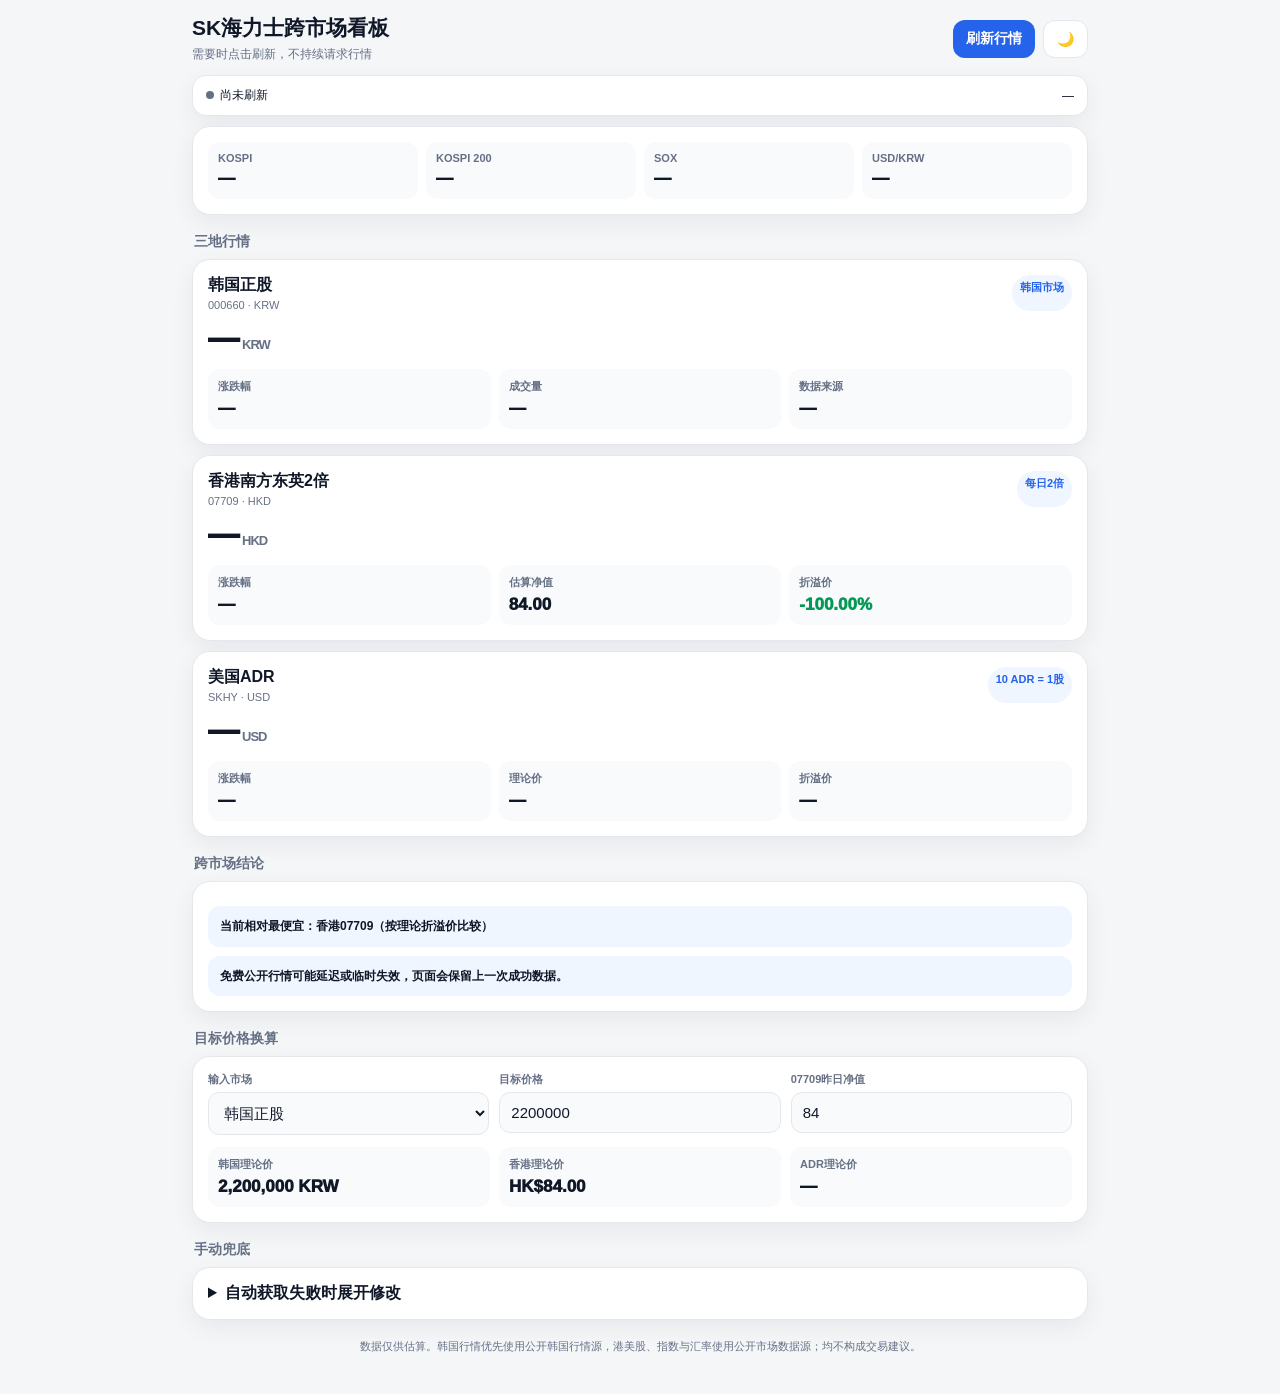
==== hynix.html @ 013ace00 "创建 hynix.html" ====
<!doctype html>
<html lang="zh-CN">
<head>
<meta charset="utf-8">
<meta name="viewport" content="width=device-width,initial-scale=1,viewport-fit=cover">
<meta name="theme-color" content="#0f172a">
<title>SK海力士跨市场看板</title>
<style>
:root{--bg:#f4f6f8;--card:#fff;--text:#101828;--muted:#667085;--line:#e4e7ec;--soft:#f8fafc;--blue:#2563eb;--blueSoft:#eff6ff;--up:#d92d20;--down:#039855;--warn:#dc6803;--shadow:0 8px 24px rgba(16,24,40,.06)}
[data-theme=dark]{--bg:#08111f;--card:#111827;--text:#f8fafc;--muted:#98a2b3;--line:#273244;--soft:#0f172a;--blue:#60a5fa;--blueSoft:#172554;--up:#fb7185;--down:#34d399;--warn:#fbbf24;--shadow:0 10px 30px rgba(0,0,0,.28)}
*{box-sizing:border-box}body{margin:0;background:var(--bg);color:var(--text);font-family:-apple-system,BlinkMacSystemFont,"Segoe UI","PingFang SC","Microsoft YaHei",sans-serif}
.app{max-width:920px;margin:auto;padding:14px 12px 38px}header{display:flex;justify-content:space-between;align-items:center;gap:10px;margin-bottom:12px}
h1{font-size:21px;margin:0}.sub{font-size:12px;color:var(--muted);margin-top:4px}.actions{display:flex;gap:8px}
button{border:0;border-radius:12px;padding:10px 13px;font-size:14px;font-weight:800;background:var(--blue);color:#fff;cursor:pointer}
button.secondary{background:var(--card);color:var(--text);border:1px solid var(--line)}button:disabled{opacity:.55}
.status{background:var(--card);border:1px solid var(--line);border-radius:14px;padding:11px 13px;margin-bottom:10px;box-shadow:var(--shadow);display:flex;justify-content:space-between;gap:8px;align-items:center;font-size:12px}
.dot{width:8px;height:8px;border-radius:50%;display:inline-block;background:var(--muted);margin-right:6px}.dot.ok{background:var(--down)}.dot.err{background:var(--up)}
.market{background:var(--card);border:1px solid var(--line);border-radius:18px;padding:15px;box-shadow:var(--shadow);margin-bottom:10px}
.head{display:flex;justify-content:space-between;gap:10px}.name{font-size:16px;font-weight:900}.ticker{font-size:11px;color:var(--muted);margin-top:3px}.badge{background:var(--blueSoft);color:var(--blue);padding:5px 8px;border-radius:999px;font-size:11px;font-weight:900;white-space:nowrap}
.price{font-size:31px;font-weight:950;letter-spacing:-1px;margin-top:10px}.unit{font-size:13px;color:var(--muted);font-weight:800;margin-left:4px}
.stats{display:grid;grid-template-columns:repeat(3,1fr);gap:8px;margin-top:12px}.stat{background:var(--soft);border-radius:12px;padding:10px;min-width:0}.k{font-size:11px;color:var(--muted);font-weight:800}.v{font-size:17px;font-weight:950;margin-top:5px;white-space:nowrap;overflow:hidden;text-overflow:ellipsis}
.up{color:var(--up)}.down{color:var(--down)}.neutral{color:var(--text)}.section{font-size:14px;color:var(--muted);font-weight:900;margin:18px 2px 8px}
.panel{background:var(--card);border:1px solid var(--line);border-radius:18px;padding:15px;box-shadow:var(--shadow)}
.env{display:grid;grid-template-columns:repeat(4,1fr);gap:8px}.mini{background:var(--soft);border-radius:12px;padding:10px}
.alert{padding:11px 12px;border-radius:12px;background:var(--blueSoft);font-size:12px;line-height:1.55;font-weight:700;margin-top:9px}
.inputs{display:grid;grid-template-columns:repeat(3,1fr);gap:10px}label{display:block;font-size:11px;color:var(--muted);font-weight:900;margin-bottom:5px}
input,select{width:100%;padding:11px;border:1px solid var(--line);border-radius:11px;background:var(--soft);color:var(--text);font-size:15px}
details summary{font-weight:900;cursor:pointer}.calc{display:grid;grid-template-columns:repeat(3,1fr);gap:9px;margin-top:12px}
.note{font-size:12px;color:var(--muted);line-height:1.6;margin-top:10px}.footer{text-align:center;color:var(--muted);font-size:11px;line-height:1.6;margin-top:18px}
@media(max-width:680px){.env{grid-template-columns:repeat(2,1fr)}.inputs{grid-template-columns:1fr 1fr}.calc{grid-template-columns:1fr}}
@media(max-width:390px){.app{padding:12px 9px 30px}.price{font-size:28px}.v{font-size:15px}.stat{padding:9px 7px}}
</style>
</head>
<body>
<div class="app">
<header>
 <div><h1>SK海力士跨市场看板</h1><div class="sub">需要时点击刷新，不持续请求行情</div></div>
 <div class="actions"><button id="refresh">刷新行情</button><button id="theme" class="secondary">🌙</button></div>
</header>

<div class="status"><span><i id="dot" class="dot"></i><span id="statusText">尚未刷新</span></span><span id="updated">—</span></div>

<section class="panel">
 <div class="env">
  <div class="mini"><div class="k">KOSPI</div><div class="v" id="kospi">—</div></div>
  <div class="mini"><div class="k">KOSPI 200</div><div class="v" id="kospi200">—</div></div>
  <div class="mini"><div class="k">SOX</div><div class="v" id="sox">—</div></div>
  <div class="mini"><div class="k">USD/KRW</div><div class="v" id="fx">—</div></div>
 </div>
</section>

<div class="section">三地行情</div>
<article class="market">
 <div class="head"><div><div class="name">韩国正股</div><div class="ticker">000660 · KRW</div></div><span class="badge" id="krSession">韩国市场</span></div>
 <div class="price"><span id="krPrice">—</span><span class="unit">KRW</span></div>
 <div class="stats">
  <div class="stat"><div class="k">涨跌幅</div><div class="v" id="krChange">—</div></div>
  <div class="stat"><div class="k">成交量</div><div class="v" id="krVolume">—</div></div>
  <div class="stat"><div class="k">数据来源</div><div class="v" id="krSource">—</div></div>
 </div>
</article>

<article class="market">
 <div class="head"><div><div class="name">香港南方东英2倍</div><div class="ticker">07709 · HKD</div></div><span class="badge">每日2倍</span></div>
 <div class="price"><span id="hkPrice">—</span><span class="unit">HKD</span></div>
 <div class="stats">
  <div class="stat"><div class="k">涨跌幅</div><div class="v" id="hkChange">—</div></div>
  <div class="stat"><div class="k">估算净值</div><div class="v" id="hkNav">—</div></div>
  <div class="stat"><div class="k">折溢价</div><div class="v" id="hkPremium">—</div></div>
 </div>
</article>

<article class="market">
 <div class="head"><div><div class="name">美国ADR</div><div class="ticker">SKHY · USD</div></div><span class="badge">10 ADR = 1股</span></div>
 <div class="price"><span id="usPrice">—</span><span class="unit">USD</span></div>
 <div class="stats">
  <div class="stat"><div class="k">涨跌幅</div><div class="v" id="usChange">—</div></div>
  <div class="stat"><div class="k">理论价</div><div class="v" id="usTheory">—</div></div>
  <div class="stat"><div class="k">折溢价</div><div class="v" id="usPremium">—</div></div>
 </div>
</article>

<div class="section">跨市场结论</div>
<section class="panel">
 <div class="alert" id="best">刷新后显示相对折溢价。</div>
 <div class="alert" id="warning">免费公开行情可能延迟或临时失效，页面会保留上一次成功数据。</div>
</section>

<div class="section">目标价格换算</div>
<section class="panel">
 <div class="inputs">
  <div><label>输入市场</label><select id="source"><option value="kr">韩国正股</option><option value="us">美国ADR</option><option value="hk">香港07709</option></select></div>
  <div><label>目标价格</label><input id="target" inputmode="decimal" value="2200000"></div>
  <div><label>07709昨日净值</label><input id="navPrev" inputmode="decimal" value="84"></div>
 </div>
 <div class="calc">
  <div class="mini"><div class="k">韩国理论价</div><div class="v" id="targetKr">—</div></div>
  <div class="mini"><div class="k">香港理论价</div><div class="v" id="targetHk">—</div></div>
  <div class="mini"><div class="k">ADR理论价</div><div class="v" id="targetUs">—</div></div>
 </div>
</section>

<div class="section">手动兜底</div>
<section class="panel">
<details>
 <summary>自动获取失败时展开修改</summary>
 <div class="inputs" style="margin-top:13px">
  <div><label>韩国现价</label><input id="manualKr" inputmode="decimal"></div>
  <div><label>韩国昨收</label><input id="manualKrPrev" inputmode="decimal"></div>
  <div><label>07709现价</label><input id="manualHk" inputmode="decimal"></div>
  <div><label>07709昨收</label><input id="manualHkPrev" inputmode="decimal"></div>
  <div><label>SKHY现价</label><input id="manualUs" inputmode="decimal"></div>
  <div><label>SKHY昨收</label><input id="manualUsPrev" inputmode="decimal"></div>
  <div><label>USD/KRW</label><input id="manualFx" inputmode="decimal"></div>
 </div>
 <button id="applyManual" style="margin-top:12px">应用手动数据</button>
</details>
</section>

<div class="footer">数据仅供估算。韩国行情优先使用公开韩国行情源，港美股、指数与汇率使用公开市场数据源；均不构成交易建议。</div>
</div>
<script src="config.js"></script>
<script>
const $=id=>document.getElementById(id);
let state=JSON.parse(localStorage.getItem("skhyQuotes")||"null")||{};
const fmt=(x,d=2)=>Number(x||0).toLocaleString("zh-CN",{minimumFractionDigits:d,maximumFractionDigits:d});
const pct=x=>(Number(x||0)).toFixed(2)+"%";
function paint(el,x){el.className="v "+(x>0?"up":x<0?"down":"neutral")}
function render(){
 const k=state.korea||{},h=state.hk||{},u=state.us||{},m=state.market||{};
 $("krPrice").textContent=k.price?fmt(k.price,0):"—";$("krChange").textContent=k.changePercent!=null?pct(k.changePercent):"—";paint($("krChange"),k.changePercent);
 $("krVolume").textContent=k.volume?fmt(k.volume,0):"—";$("krSource").textContent=k.source||"—";$("krSession").textContent=k.session||"韩国市场";
 $("hkPrice").textContent=h.price?fmt(h.price,2):"—";$("hkChange").textContent=h.changePercent!=null?pct(h.changePercent):"—";paint($("hkChange"),h.changePercent);
 $("usPrice").textContent=u.price?fmt(u.price,2):"—";$("usChange").textContent=u.changePercent!=null?pct(u.changePercent):"—";paint($("usChange"),u.changePercent);
 [["kospi",m.kospi],["kospi200",m.kospi200],["sox",m.sox]].forEach(([id,v])=>{ $(id).textContent=v?.changePercent!=null?pct(v.changePercent):"—";paint($(id),v?.changePercent)});
 $("fx").textContent=m.usdkrw?.price?fmt(m.usdkrw.price,2):"—";
 calculate();
}
function calculate(){
 const k=state.korea||{},h=state.hk||{},u=state.us||{},m=state.market||{};
 const kr=Number(k.price||0),krPrev=Number(k.previousClose||0),hk=Number(h.price||0),fx=Number(m.usdkrw?.price||0),us=Number(u.price||0),navPrev=Number($("navPrev").value||0);
 const krMove=krPrev?kr/krPrev-1:0,nav=navPrev*(1+2*krMove),hkPrem=nav?hk/nav-1:0,theoryUs=fx?kr/10/fx:0,usPrem=theoryUs?us/theoryUs-1:0;
 $("hkNav").textContent=nav?fmt(nav,2):"—";$("hkPremium").textContent=nav?pct(hkPrem*100):"—";paint($("hkPremium"),hkPrem);
 $("usTheory").textContent=theoryUs?fmt(theoryUs,2):"—";$("usPremium").textContent=theoryUs?pct(usPrem*100):"—";paint($("usPremium"),usPrem);
 const choices=[{n:"韩国正股",p:0},{n:"香港07709",p:hkPrem},{n:"美国SKHY",p:usPrem}].filter(x=>Number.isFinite(x.p)).sort((a,b)=>a.p-b.p);
 $("best").textContent=choices.length?"当前相对最便宜："+choices[0].n+"（按理论折溢价比较）":"数据不足";
 const src=$("source").value,t=Number($("target").value||0);let tkr=0,thk=0,tus=0;
 if(src==="kr"){tkr=t;tus=fx?tkr/10/fx:0;thk=navPrev*(1+2*(krPrev?tkr/krPrev-1:0))}
 else if(src==="us"){tus=t;tkr=tus*10*fx;thk=navPrev*(1+2*(krPrev?tkr/krPrev-1:0))}
 else{thk=t;const mv=navPrev?((thk/navPrev)-1)/2:0;tkr=krPrev*(1+mv);tus=fx?tkr/10/fx:0}
 $("targetKr").textContent=tkr?fmt(tkr,0)+" KRW":"—";$("targetHk").textContent=thk?"HK$"+fmt(thk,2):"—";$("targetUs").textContent=tus?"$"+fmt(tus,2):"—";
}
async function refresh(){
 const base=window.SK_CONFIG?.API_BASE;
 if(!base||base.includes("YOUR-WORKER")){setStatus(false,"请先在 config.js 填写 Worker 地址");return}
 $("refresh").disabled=true;$("refresh").textContent="正在刷新…";setStatus(null,"正在获取行情");
 try{
  const r=await fetch(base+"/api/quotes",{cache:"no-store"});
  const j=await r.json();if(!r.ok||!j.ok)throw new Error(j.error||("HTTP "+r.status));
  state=j;localStorage.setItem("skhyQuotes",JSON.stringify(j));render();
  const time=new Date(j.updatedAt).toLocaleString("zh-CN",{hour12:false});
  $("updated").textContent=time;setStatus(true,"刷新成功");
 }catch(e){console.error(e);setStatus(false,"刷新失败，继续使用上次数据")}
 finally{$("refresh").disabled=false;$("refresh").textContent="刷新行情"}
}
function setStatus(ok,text){$("statusText").textContent=text;$("dot").className="dot"+(ok===true?" ok":ok===false?" err":"")}
$("refresh").onclick=refresh;["source","target","navPrev"].forEach(id=>$(id).addEventListener(id==="source"?"change":"input",calculate));
$("applyManual").onclick=()=>{state={...state,korea:{...(state.korea||{}),price:+$("manualKr").value,previousClose:+$("manualKrPrev").value,source:"手动"},hk:{...(state.hk||{}),price:+$("manualHk").value,previousClose:+$("manualHkPrev").value},us:{...(state.us||{}),price:+$("manualUs").value,previousClose:+$("manualUsPrev").value},market:{...(state.market||{}),usdkrw:{price:+$("manualFx").value}}};localStorage.setItem("skhyQuotes",JSON.stringify(state));render();setStatus(true,"已应用手动数据")};
$("theme").onclick=()=>{const d=document.documentElement.dataset.theme==="dark";document.documentElement.dataset.theme=d?"light":"dark";$("theme").textContent=d?"🌙":"☀️";localStorage.setItem("theme",d?"light":"dark")};
document.documentElement.dataset.theme=localStorage.getItem("theme")||"light";$("theme").textContent=document.documentElement.dataset.theme==="dark"?"☀️":"🌙";render();
</script>
</body>
</html>
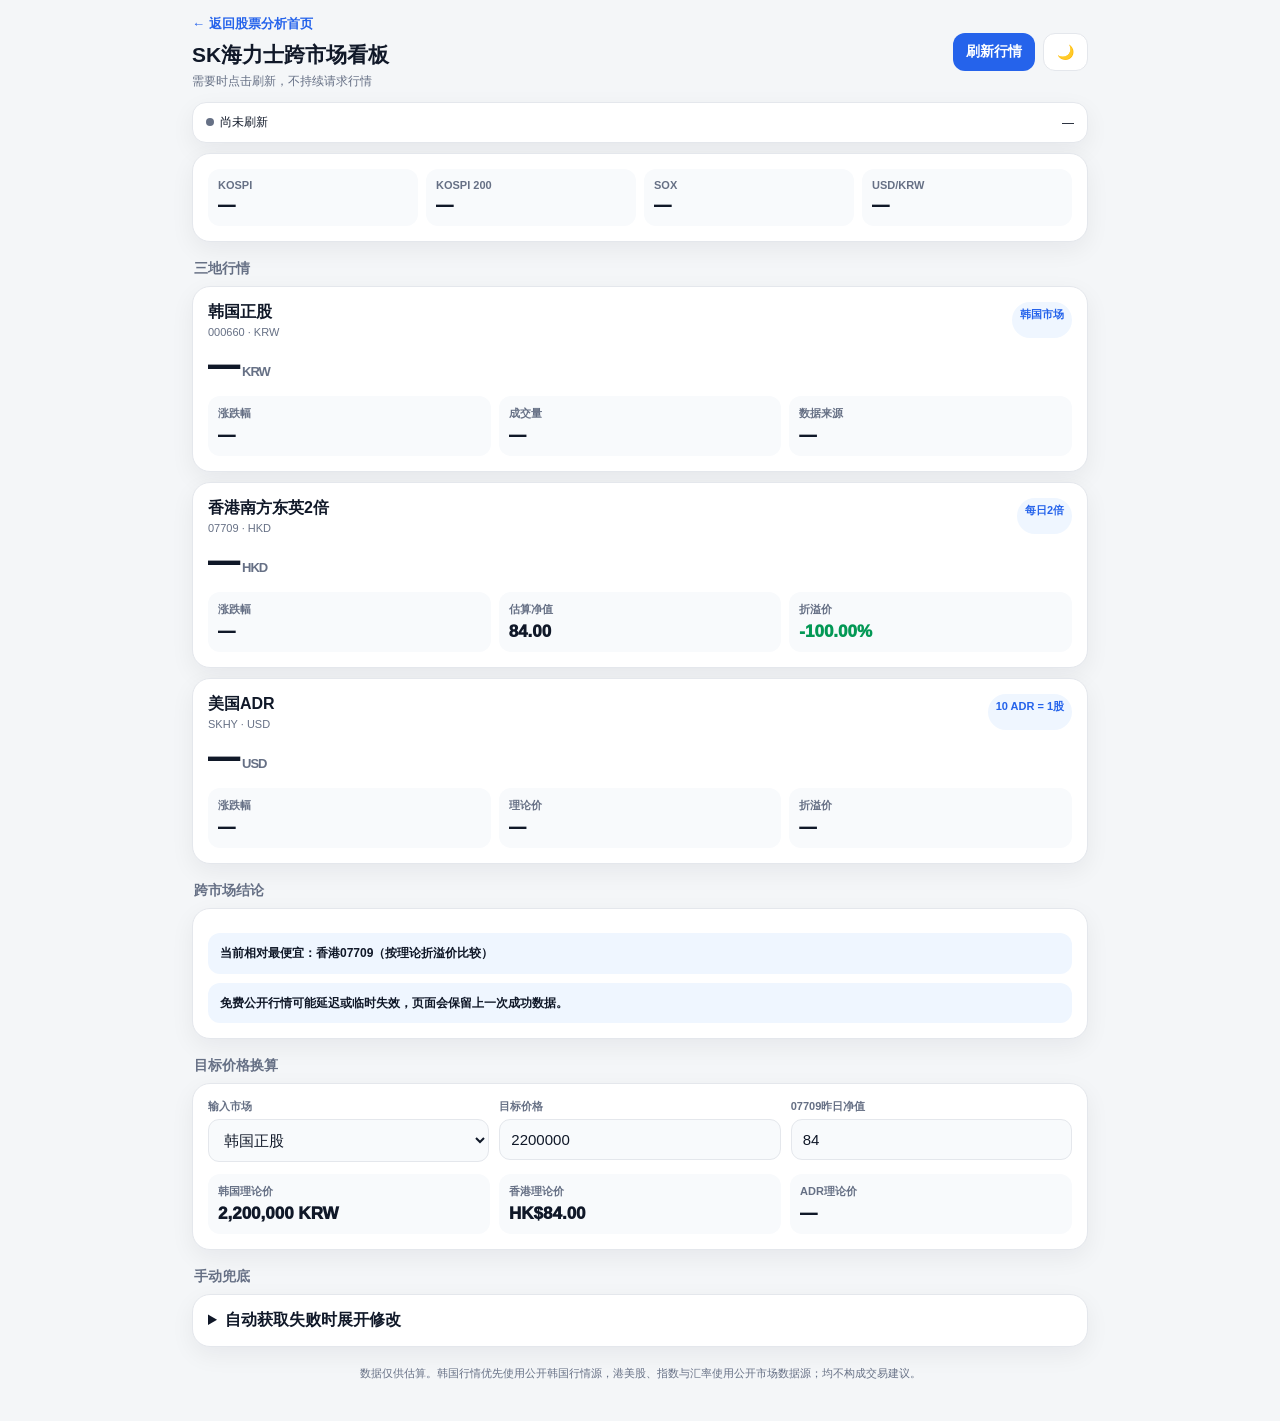
==== commit 2586b84a: "更新 hynix.html" ====
--- a/hynix.html
+++ b/hynix.html
@@ -34,8 +34,19 @@
 <body>
 <div class="app">
 <header>
- <div><h1>SK海力士跨市场看板</h1><div class="sub">需要时点击刷新，不持续请求行情</div></div>
- <div class="actions"><button id="refresh">刷新行情</button><button id="theme" class="secondary">🌙</button></div>
+  <div>
+    <a href="index.html" style="display:inline-block;margin-bottom:8px;color:var(--blue);text-decoration:none;font-size:13px;font-weight:800;">
+      ← 返回股票分析首页
+    </a>
+
+    <h1>SK海力士跨市场看板</h1>
+    <div class="sub">需要时点击刷新，不持续请求行情</div>
+  </div>
+
+  <div class="actions">
+    <button id="refresh">刷新行情</button>
+    <button id="theme" class="secondary">🌙</button>
+  </div>
 </header>
 
 <div class="status"><span><i id="dot" class="dot"></i><span id="statusText">尚未刷新</span></span><span id="updated">—</span></div>
@@ -151,7 +162,9 @@
  $("targetKr").textContent=tkr?fmt(tkr,0)+" KRW":"—";$("targetHk").textContent=thk?"HK$"+fmt(thk,2):"—";$("targetUs").textContent=tus?"$"+fmt(tus,2):"—";
 }
 async function refresh(){
- const base=window.SK_CONFIG?.API_BASE;
+ const base =
+  window.STOCK_CONFIG?.API_BASE ||
+  window.SK_CONFIG?.API_BASE;
  if(!base||base.includes("YOUR-WORKER")){setStatus(false,"请先在 config.js 填写 Worker 地址");return}
  $("refresh").disabled=true;$("refresh").textContent="正在刷新…";setStatus(null,"正在获取行情");
  try{
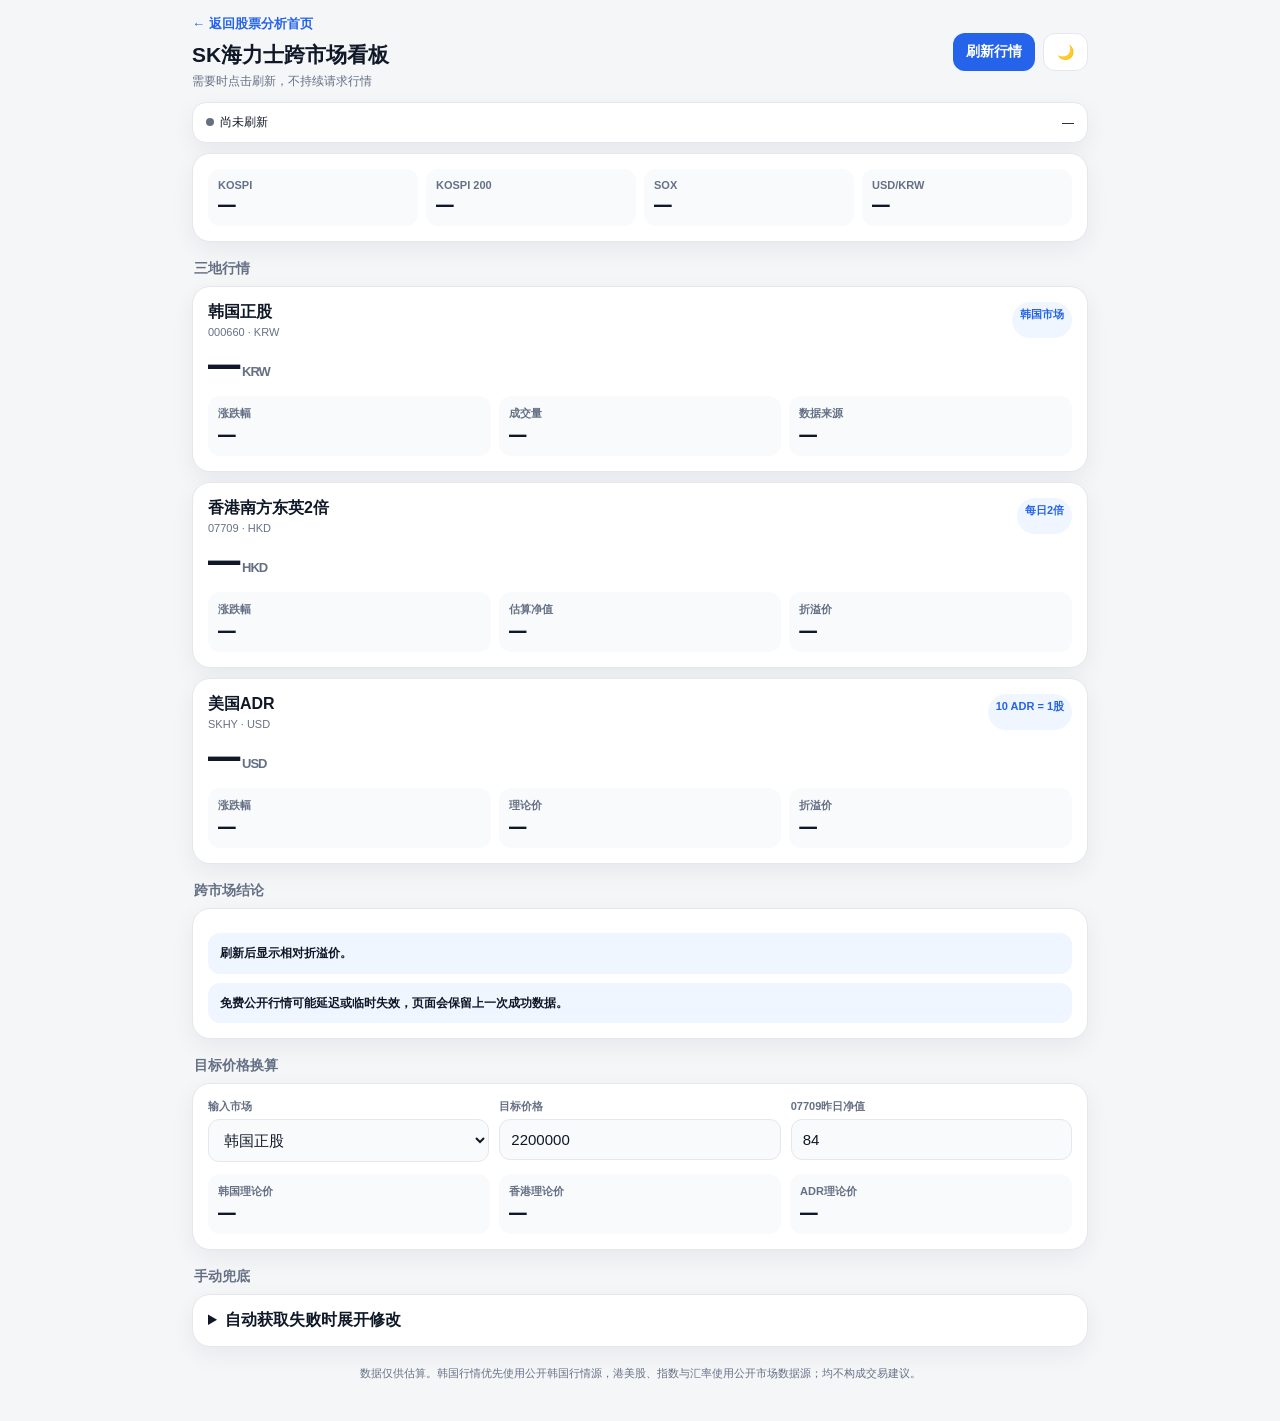
==== commit af927408: "更新 hynix.html" ====
--- a/hynix.html
+++ b/hynix.html
@@ -179,8 +179,30 @@
 function setStatus(ok,text){$("statusText").textContent=text;$("dot").className="dot"+(ok===true?" ok":ok===false?" err":"")}
 $("refresh").onclick=refresh;["source","target","navPrev"].forEach(id=>$(id).addEventListener(id==="source"?"change":"input",calculate));
 $("applyManual").onclick=()=>{state={...state,korea:{...(state.korea||{}),price:+$("manualKr").value,previousClose:+$("manualKrPrev").value,source:"手动"},hk:{...(state.hk||{}),price:+$("manualHk").value,previousClose:+$("manualHkPrev").value},us:{...(state.us||{}),price:+$("manualUs").value,previousClose:+$("manualUsPrev").value},market:{...(state.market||{}),usdkrw:{price:+$("manualFx").value}}};localStorage.setItem("skhyQuotes",JSON.stringify(state));render();setStatus(true,"已应用手动数据")};
-$("theme").onclick=()=>{const d=document.documentElement.dataset.theme==="dark";document.documentElement.dataset.theme=d?"light":"dark";$("theme").textContent=d?"🌙":"☀️";localStorage.setItem("theme",d?"light":"dark")};
-document.documentElement.dataset.theme=localStorage.getItem("theme")||"light";$("theme").textContent=document.documentElement.dataset.theme==="dark"?"☀️":"🌙";render();
+$("theme").onclick=()=>{const d=document.documentElement.dataset.theme==="dark";document.documentElement.dataset.theme =
+  localStorage.getItem("theme") || "light";
+
+$("theme").textContent =
+  document.documentElement.dataset.theme === "dark" ? "☀️" : "🌙";
+
+render();
+
+// 打开计算器时自动刷新一次
+refresh();
+
+// 每 15 秒刷新一次，仅在页面位于前台时执行
+setInterval(() => {
+  if (!document.hidden) {
+    refresh();
+  }
+}, 15000);
+
+// 回到页面时立即刷新
+document.addEventListener("visibilitychange", () => {
+  if (!document.hidden) {
+    refresh();
+  }
+});
 </script>
 </body>
 </html>
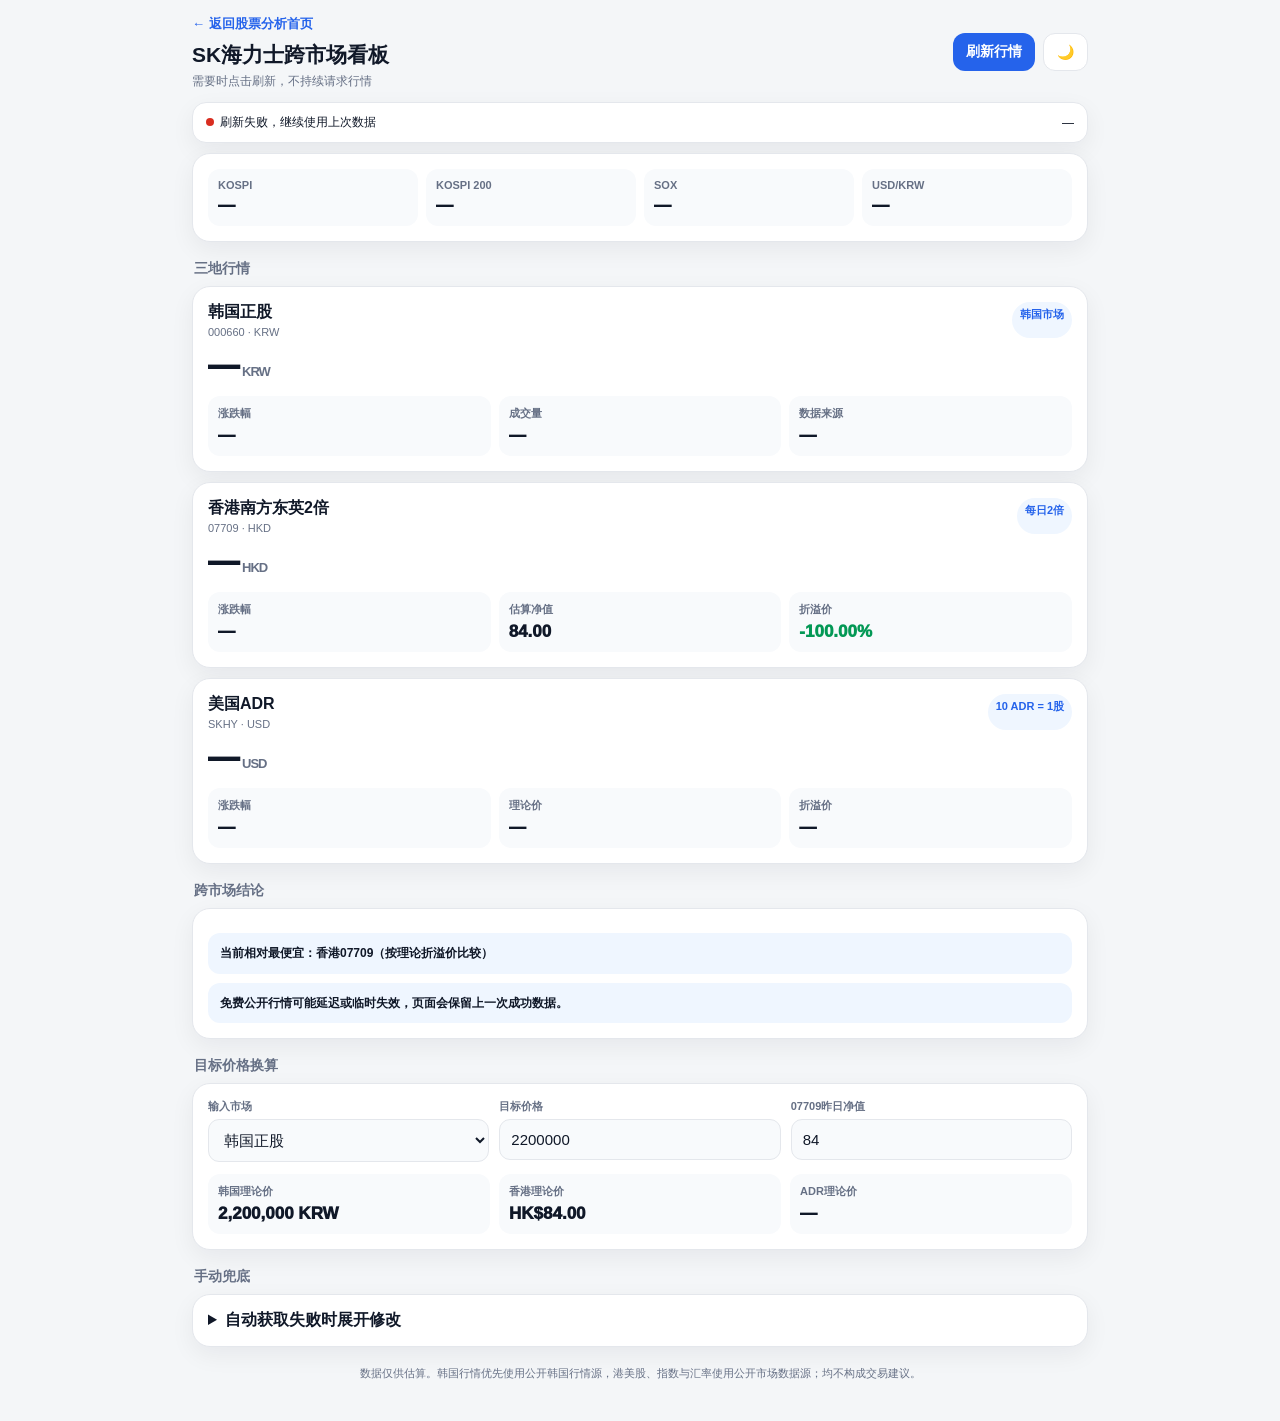
==== commit 3ae472cd: "更新 hynix.html" ====
--- a/hynix.html
+++ b/hynix.html
@@ -177,32 +177,99 @@
  finally{$("refresh").disabled=false;$("refresh").textContent="刷新行情"}
 }
 function setStatus(ok,text){$("statusText").textContent=text;$("dot").className="dot"+(ok===true?" ok":ok===false?" err":"")}
-$("refresh").onclick=refresh;["source","target","navPrev"].forEach(id=>$(id).addEventListener(id==="source"?"change":"input",calculate));
-$("applyManual").onclick=()=>{state={...state,korea:{...(state.korea||{}),price:+$("manualKr").value,previousClose:+$("manualKrPrev").value,source:"手动"},hk:{...(state.hk||{}),price:+$("manualHk").value,previousClose:+$("manualHkPrev").value},us:{...(state.us||{}),price:+$("manualUs").value,previousClose:+$("manualUsPrev").value},market:{...(state.market||{}),usdkrw:{price:+$("manualFx").value}}};localStorage.setItem("skhyQuotes",JSON.stringify(state));render();setStatus(true,"已应用手动数据")};
-$("theme").onclick=()=>{const d=document.documentElement.dataset.theme==="dark";document.documentElement.dataset.theme =
+$("refresh").onclick = refresh;
+
+["source", "target", "navPrev"].forEach(id => {
+  $(id).addEventListener(
+    id === "source" ? "change" : "input",
+    calculate
+  );
+});
+
+$("applyManual").onclick = () => {
+  state = {
+    ...state,
+
+    korea: {
+      ...(state.korea || {}),
+      price: +$("manualKr").value,
+      previousClose: +$("manualKrPrev").value,
+      source: "手动"
+    },
+
+    hk: {
+      ...(state.hk || {}),
+      price: +$("manualHk").value,
+      previousClose: +$("manualHkPrev").value
+    },
+
+    us: {
+      ...(state.us || {}),
+      price: +$("manualUs").value,
+      previousClose: +$("manualUsPrev").value
+    },
+
+    market: {
+      ...(state.market || {}),
+      usdkrw: {
+        price: +$("manualFx").value
+      }
+    }
+  };
+
+  localStorage.setItem(
+    "skhyQuotes",
+    JSON.stringify(state)
+  );
+
+  render();
+  setStatus(true, "已应用手动数据");
+};
+
+// 深色模式按钮
+$("theme").onclick = () => {
+  const next =
+    document.documentElement.dataset.theme === "dark"
+      ? "light"
+      : "dark";
+
+  document.documentElement.dataset.theme = next;
+  localStorage.setItem("theme", next);
+
+  $("theme").textContent =
+    next === "dark" ? "☀️" : "🌙";
+};
+
+// 读取已保存的主题
+document.documentElement.dataset.theme =
   localStorage.getItem("theme") || "light";
 
 $("theme").textContent =
-  document.documentElement.dataset.theme === "dark" ? "☀️" : "🌙";
+  document.documentElement.dataset.theme === "dark"
+    ? "☀️"
+    : "🌙";
 
 render();
 
 // 打开计算器时自动刷新一次
 refresh();
 
-// 每 15 秒刷新一次，仅在页面位于前台时执行
+// 页面停留在前台时，每15秒自动刷新
 setInterval(() => {
   if (!document.hidden) {
     refresh();
   }
 }, 15000);
 
-// 回到页面时立即刷新
-document.addEventListener("visibilitychange", () => {
-  if (!document.hidden) {
-    refresh();
+// 从后台返回计算器时立即刷新
+document.addEventListener(
+  "visibilitychange",
+  () => {
+    if (!document.hidden) {
+      refresh();
+    }
   }
-});
+);
 </script>
 </body>
 </html>
